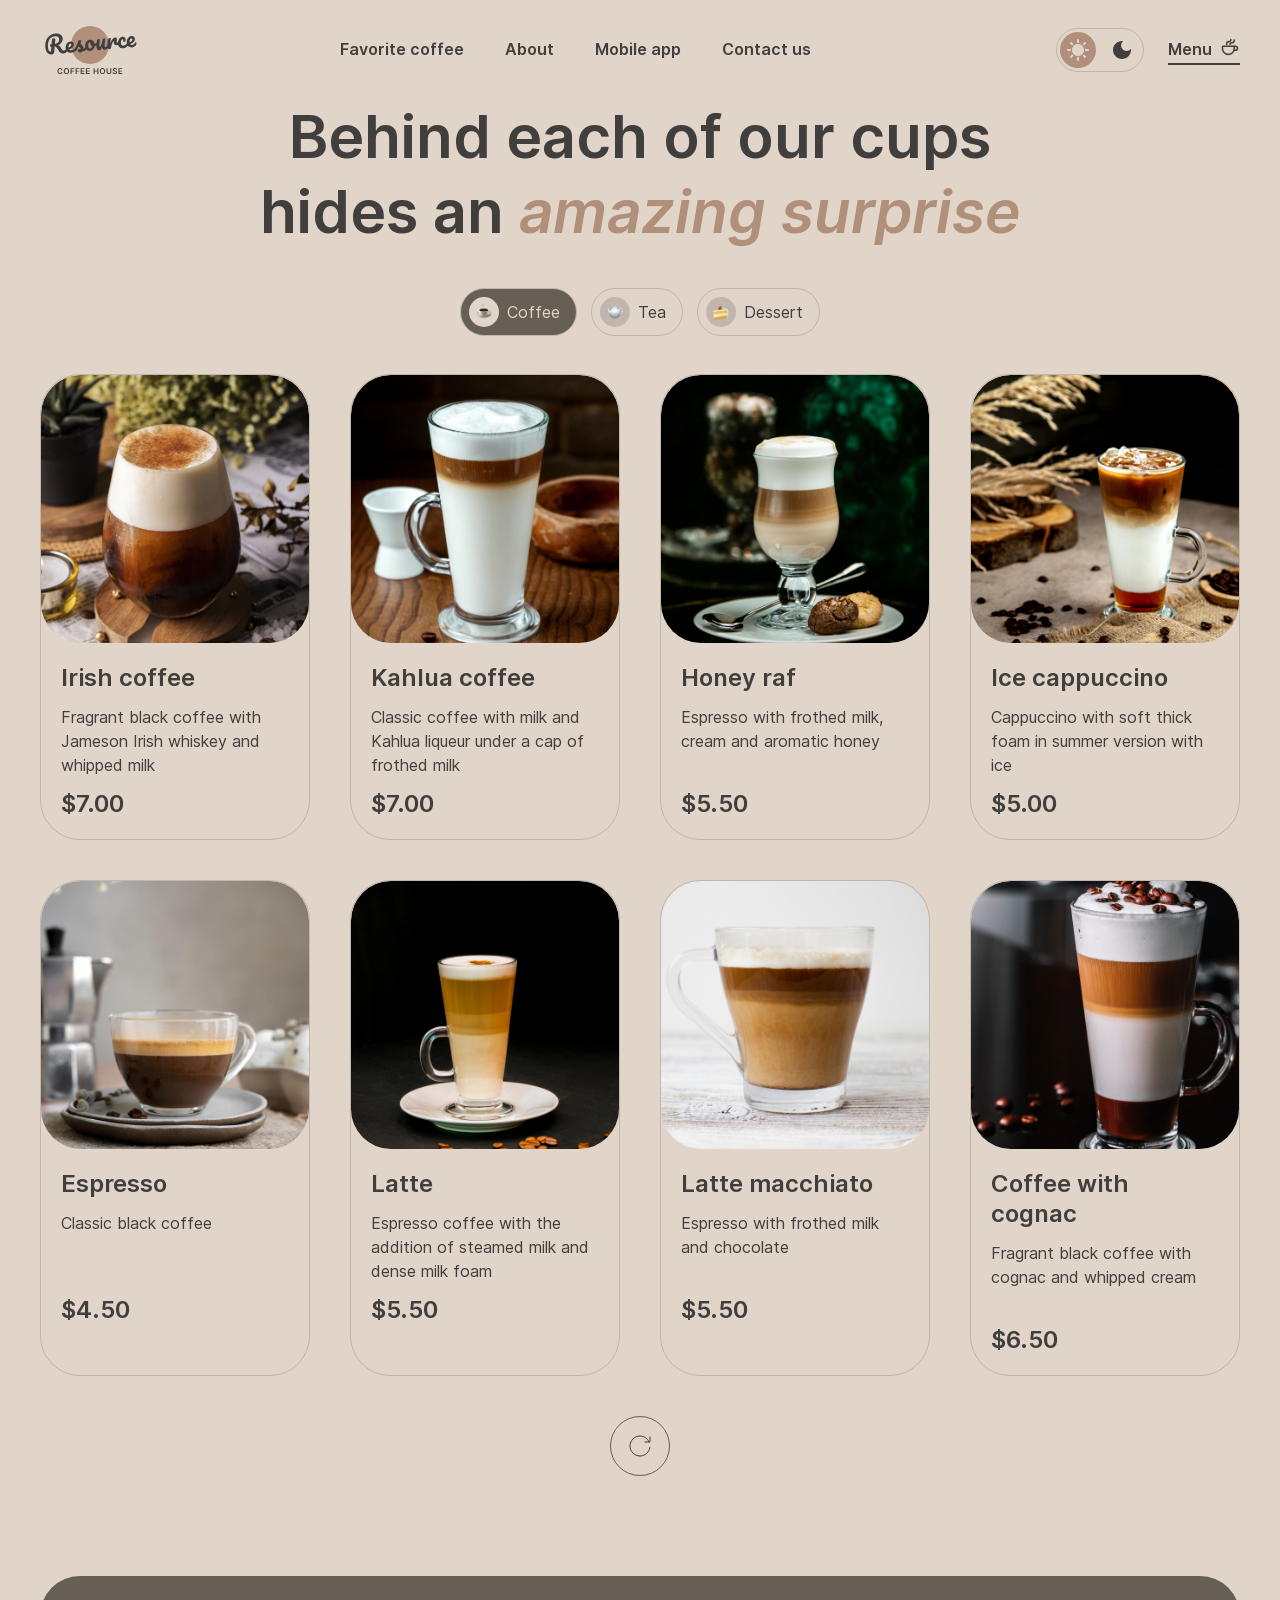
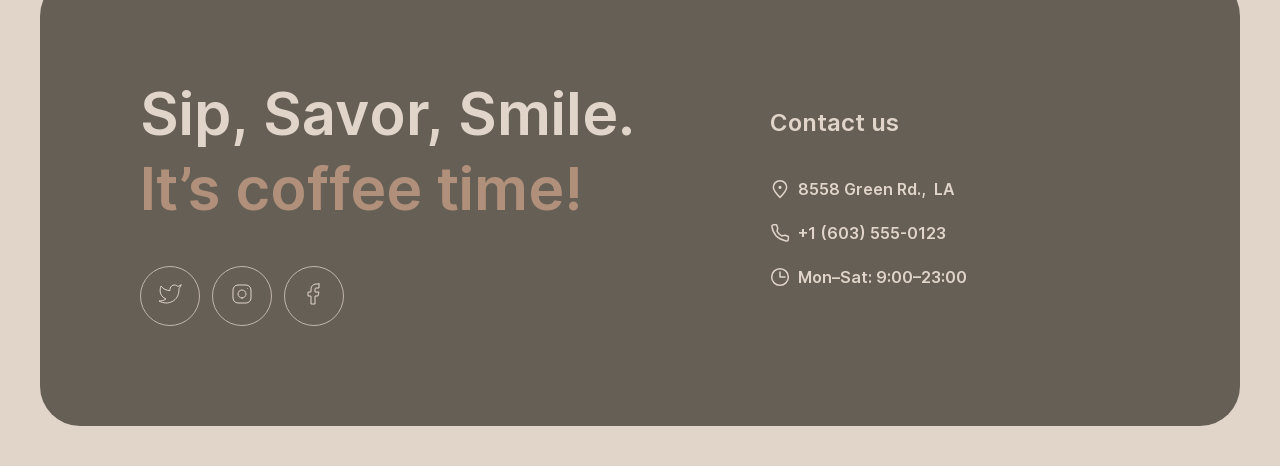
==== menu.html @ 995a3e78 "add catalog page" ====
<!DOCTYPE html>
<html lang="en">
<head>
  <meta charset="UTF-8">
  <meta name="viewport" content="width=device-width, initial-scale=1.0">
  <link rel="apple-touch-icon" sizes="180x180" href="./assets/favicon/apple-touch-icon.png">
  <link rel="icon" type="image/png" sizes="32x32" href="./assets/favicon/favicon-32x32.png">
  <link rel="icon" type="image/png" sizes="16x16" href="./assets/favicon/favicon-16x16.png">
  <link rel="mask-icon" href="./assets/favicon/safari-pinned-tab.svg" color="#5bbad5">
  <link rel="stylesheet" href="./assets/styles/index.css">
  <title>Cofee House - Menu</title>
</head>
<body>
  <div class="wrapper">
    <header class="header">
      <div class="header__wrapper">
        <a href="./index.html" class="header__logo">
          <img src="./assets/images/logo.svg" alt="Cofee House" class="logo__image">
        </a>
        <div class="header__burger">
          <span></span>
          <span></span>
        </div>
        <nav class="header__menu">
          <ul class="menu__list">
          <li class="menu__items"><a href="./index.html#favorite" class="menu__link">Favorite coffee</a></li>
          <li class="menu__items"><a href="./index.html#about" class="menu__link">About</a></li>
          <li class="menu__items"><a href="./index.html#mobile" class="menu__link">Mobile app</a></li>
          <li class="menu__items"><a href="#contact" class="menu__link">Contact us</a></li>
          </ul>
          <a class="menu__items menu__items--hover active" href="./menu.html">Menu</a>
        </nav>
        <div class="header__switcher">
          <div class="switcher__item active switcher__item--base" data-theme="base">
          </div>
          <div class="switcher__item switcher__item--dark" data-theme="dark"></div>
        </div>
      </div>
    </header>
    <main>
        <section class="catalog">
          <div class="catalog__wrapper">
            <h1 class="catalog__title">
              Behind each of our cups hides an <span>amazing surprise</span> 
            </h1>
            <div class="catalog__tabs">
              <div class="tabs__items active">
                <div class="tabs__icon">
                  <img src="./assets/icons/coffee.png" alt="Cofee">
                </div>
                <div class="tabs__name">Coffee</div>
              </div>
              <div class="tabs__items">
                <div class="tabs__icon">
                  <img src="./assets/icons/tea.png" alt="Cofee">
                </div>
                <div class="tabs__name">Tea</div>
              </div>
              <div class="tabs__items">
                <div class="tabs__icon">
                  <img src="./assets/icons/dessert.png" alt="Cofee">
                </div>
                <div class="tabs__name">Dessert</div>
              </div>
            </div>
            <div class="catalog__list">
              <div class="catalog__items active">
                <div class="catalog__item">
                  <div class="catalog__img">
                    <img src="./assets/images/coffee-1.jpg" alt="Irish coffee">
                  </div>
                  <div class="catalog__info">
                    <h2 class="info__title">Irish coffee</h2>
                    <div class="info__text">Fragrant black coffee with Jameson Irish whiskey and whipped milk</div>
                    <div class="info__price">$7.00</div>
                  </div>
                </div>
                <div class="catalog__item">
                  <div class="catalog__img">
                    <img src="./assets/images/coffee-2.jpg" alt="Kahlua coffee">
                  </div>
                  <div class="catalog__info">
                    <h2 class="info__title">Kahlua coffee</h2>
                    <div class="info__text">Classic coffee with milk and Kahlua liqueur under a cap of frothed milk</div>
                    <div class="info__price">$7.00</div>
                  </div>
                </div>
                <div class="catalog__item">
                  <div class="catalog__img">
                    <img src="./assets/images/coffee-3.jpg" alt="Kahlua coffee">
                  </div>
                  <div class="catalog__info">
                    <h2 class="info__title">Honey raf</h2>
                    <div class="info__text">Espresso with frothed milk, cream and aromatic honey</div>
                    <div class="info__price">$5.50</div>
                  </div>
                </div>
                <div class="catalog__item">
                  <div class="catalog__img">
                    <img src="./assets/images/coffee-4.jpg" alt="Ice cappuccino">
                  </div>
                  <div class="catalog__info">
                    <h2 class="info__title">Ice cappuccino</h2>
                    <div class="info__text">Cappuccino with soft thick foam in summer version with ice</div>
                    <div class="info__price">$5.00</div>
                  </div>
                </div>
                <div class="catalog__item">
                  <div class="catalog__img">
                    <img src="./assets/images/coffee-5.jpg" alt="Espresso">
                  </div>
                  <div class="catalog__info">
                    <h2 class="info__title">Espresso</h2>
                    <div class="info__text">Classic black coffee</div>
                    <div class="info__price">$4.50</div>
                  </div>
                </div>
                <div class="catalog__item">
                  <div class="catalog__img">
                    <img src="./assets/images/coffee-6.jpg" alt="Latte">
                  </div>
                  <div class="catalog__info">
                    <h2 class="info__title">Latte</h2>
                    <div class="info__text">Espresso coffee with the addition of steamed milk and dense milk foam</div>
                    <div class="info__price">$5.50</div>
                  </div>
                </div>
                <div class="catalog__item">
                  <div class="catalog__img">
                    <img src="./assets/images/coffee-7.jpg" alt="Latte macchiato">
                  </div>
                  <div class="catalog__info">
                    <h2 class="info__title">Latte macchiato</h2>
                    <div class="info__text">Espresso with frothed milk and chocolate</div>
                    <div class="info__price">$5.50</div>
                  </div>
                </div>
                <div class="catalog__item">
                  <div class="catalog__img">
                    <img src="./assets/images/coffee-8.jpg" alt="Coffee with cognac">
                  </div>
                  <div class="catalog__info">
                    <h2 class="info__title">Coffee with cognac</h2>
                    <div class="info__text">Fragrant black coffee with cognac and whipped cream</div>
                    <div class="info__price">$6.50</div>
                  </div>
                </div>
              </div>
            </div>
            <div class="catalog__icon">
              <svg xmlns="http://www.w3.org/2000/svg" width="24" height="24" viewBox="0 0 24 24" fill="none">
                <path d="M21.8883 13.5C21.1645 18.3113 17.013 22 12 22C6.47715 22 2 17.5228 2 12C2 6.47715 6.47715 2 12 2C16.1006 2 19.6248 4.46819 21.1679 8" stroke="currentColor" stroke-linecap="round" stroke-linejoin="round"/>
                <path d="M17 8H21.4C21.7314 8 22 7.73137 22 7.4V3" stroke="currentColor" stroke-linecap="round" stroke-linejoin="round"/>
                </svg>
            </div>
          </div>
        </section>
    </main>
    <footer class="footer">
      <div class="footer__wrapper" id="contact">
        <div class="footer__info">
          <div class="footer__title">
            Sip, Savor, Smile. <span> It’s&nbsp;coffee time!</span>
          </div>
          <ul class="footer__social">
            <li class="social__items">
              <a target="_blank" href="https://twitter.com">
                <svg xmlns="http://www.w3.org/2000/svg" width="24" height="24" viewBox="0 0 24 24" fill="none">
                  <path d="M23 3.01006C23 3.01006 20.9821 4.20217 19.86 4.54006C19.2577 3.84757 18.4573 3.35675 17.567 3.13398C16.6767 2.91122 15.7395 2.96725 14.8821 3.29451C14.0247 3.62177 13.2884 4.20446 12.773 4.96377C12.2575 5.72309 11.9877 6.62239 12 7.54006V8.54006C10.2426 8.58562 8.50127 8.19587 6.93101 7.4055C5.36074 6.61513 4.01032 5.44869 3 4.01006C3 4.01006 -1 13.0101 8 17.0101C5.94053 18.408 3.48716 19.109 1 19.0101C10 24.0101 21 19.0101 21 7.51006C20.9991 7.23151 20.9723 6.95365 20.92 6.68006C21.9406 5.67355 23 3.01006 23 3.01006Z" stroke="#E1D4C9" stroke-linecap="round" stroke-linejoin="round"/>
                </svg>
              </a></li>
            <li class="social__items">
              <a href="https://www.instagram.com/" target="_blank">
                <svg xmlns="http://www.w3.org/2000/svg" width="24" height="24" viewBox="0 0 24 24" fill="none">
                <path d="M12 16C14.2091 16 16 14.2091 16 12C16 9.79086 14.2091 8 12 8C9.79086 8 8 9.79086 8 12C8 14.2091 9.79086 16 12 16Z" stroke="#E1D4C9" stroke-linecap="round" stroke-linejoin="round"/>
                <path d="M3 16V8C3 5.23858 5.23858 3 8 3H16C18.7614 3 21 5.23858 21 8V16C21 18.7614 18.7614 21 16 21H8C5.23858 21 3 18.7614 3 16Z" stroke="#E1D4C9"/>
                <path d="M17.5 6.51L17.51 6.49889" stroke="#E1D4C9" stroke-linecap="round" stroke-linejoin="round"/>
                </svg>
              </a>
        </li>
            <li class="social__items">
              <a href="https://www.facebook.com" target="_blank">
                <svg xmlns="http://www.w3.org/2000/svg" width="24" height="24" viewBox="0 0 24 24" fill="none">
                  <path d="M17 2H14C12.6739 2 11.4021 2.52678 10.4645 3.46447C9.52678 4.40215 9 5.67392 9 7V10H6V14H9V22H13V14H16L17 10H13V7C13 6.73478 13.1054 6.48043 13.2929 6.29289C13.4804 6.10536 13.7348 6 14 6H17V2Z" stroke="#E1D4C9" stroke-linecap="round" stroke-linejoin="round"/>
                </svg>
              </a>
            </li>
          </ul>
        </div>
        <div class="footer__contacts">
          <div class="contacts__title">Contact us</div>
          <div class="contacts__list">
            <a href="https://maps.app.goo.gl/wnpKrwLwXwXnsNwj8" target="_blank" class="contacts__link contacts__address">8558 Green Rd., &nbsp;LA</a>
            <a href="tel:+16035550123" class="contacts__link contacts__phone">+1 (603) 555-0123</a>
            <p class="contacts__link contacts__time">Mon–Sat: 9:00–23:00</p>
          </div>
        </div>
      </div>
    </footer>
  </div>
  <script src="./assets/scripts/script.js"></script>
</body>
</html>
---- assets/styles/index.css ----
/*! normalize.css v8.0.1 | MIT License | github.com/necolas/normalize.css */
/* Document
   ========================================================================== */
/**
 * 1. Correct the line height in all browsers.
 * 2. Prevent adjustments of font size after orientation changes in iOS.
 */
html {
  line-height: 1.15; /* 1 */
  -webkit-text-size-adjust: 100%; /* 2 */
}

/* Sections
   ========================================================================== */
/**
 * Remove the margin in all browsers.
 */
body {
  margin: 0;
}

/**
 * Render the `main` element consistently in IE.
 */
main {
  display: block;
}

/**
 * Correct the font size and margin on `h1` elements within `section` and
 * `article` contexts in Chrome, Firefox, and Safari.
 */
h1 {
  font-size: 2em;
  margin: 0.67em 0;
}

/* Grouping content
   ========================================================================== */
/**
 * 1. Add the correct box sizing in Firefox.
 * 2. Show the overflow in Edge and IE.
 */
hr {
  -webkit-box-sizing: content-box;
          box-sizing: content-box; /* 1 */
  height: 0; /* 1 */
  overflow: visible; /* 2 */
}

/**
 * 1. Correct the inheritance and scaling of font size in all browsers.
 * 2. Correct the odd `em` font sizing in all browsers.
 */
pre {
  font-family: monospace, monospace; /* 1 */
  font-size: 1em; /* 2 */
}

/* Text-level semantics
   ========================================================================== */
/**
 * Remove the gray background on active links in IE 10.
 */
a {
  background-color: transparent;
}

/**
 * 1. Remove the bottom border in Chrome 57-
 * 2. Add the correct text decoration in Chrome, Edge, IE, Opera, and Safari.
 */
abbr[title] {
  border-bottom: none; /* 1 */
  text-decoration: underline; /* 2 */
  -webkit-text-decoration: underline dotted;
          text-decoration: underline dotted; /* 2 */
}

/**
 * Add the correct font weight in Chrome, Edge, and Safari.
 */
b,
strong {
  font-weight: bolder;
}

/**
 * 1. Correct the inheritance and scaling of font size in all browsers.
 * 2. Correct the odd `em` font sizing in all browsers.
 */
code,
kbd,
samp {
  font-family: monospace, monospace; /* 1 */
  font-size: 1em; /* 2 */
}

/**
 * Add the correct font size in all browsers.
 */
small {
  font-size: 80%;
}

/**
 * Prevent `sub` and `sup` elements from affecting the line height in
 * all browsers.
 */
sub,
sup {
  font-size: 75%;
  line-height: 0;
  position: relative;
  vertical-align: baseline;
}

sub {
  bottom: -0.25em;
}

sup {
  top: -0.5em;
}

/* Embedded content
   ========================================================================== */
/**
 * Remove the border on images inside links in IE 10.
 */
img {
  border-style: none;
}

/* Forms
   ========================================================================== */
/**
 * 1. Change the font styles in all browsers.
 * 2. Remove the margin in Firefox and Safari.
 */
button,
input,
optgroup,
select,
textarea {
  font-family: inherit; /* 1 */
  font-size: 100%; /* 1 */
  line-height: 1.15; /* 1 */
  margin: 0; /* 2 */
}

/**
 * Show the overflow in IE.
 * 1. Show the overflow in Edge.
 */
button,
input { /* 1 */
  overflow: visible;
}

/**
 * Remove the inheritance of text transform in Edge, Firefox, and IE.
 * 1. Remove the inheritance of text transform in Firefox.
 */
button,
select { /* 1 */
  text-transform: none;
}

/**
 * Correct the inability to style clickable types in iOS and Safari.
 */
button,
[type=button],
[type=reset],
[type=submit] {
  -webkit-appearance: button;
}

/**
 * Remove the inner border and padding in Firefox.
 */
button::-moz-focus-inner,
[type=button]::-moz-focus-inner,
[type=reset]::-moz-focus-inner,
[type=submit]::-moz-focus-inner {
  border-style: none;
  padding: 0;
}

/**
 * Restore the focus styles unset by the previous rule.
 */
button:-moz-focusring,
[type=button]:-moz-focusring,
[type=reset]:-moz-focusring,
[type=submit]:-moz-focusring {
  outline: 1px dotted ButtonText;
}

/**
 * Correct the padding in Firefox.
 */
fieldset {
  padding: 0.35em 0.75em 0.625em;
}

/**
 * 1. Correct the text wrapping in Edge and IE.
 * 2. Correct the color inheritance from `fieldset` elements in IE.
 * 3. Remove the padding so developers are not caught out when they zero out
 *    `fieldset` elements in all browsers.
 */
legend {
  -webkit-box-sizing: border-box;
          box-sizing: border-box; /* 1 */
  color: inherit; /* 2 */
  display: table; /* 1 */
  max-width: 100%; /* 1 */
  padding: 0; /* 3 */
  white-space: normal; /* 1 */
}

/**
 * Add the correct vertical alignment in Chrome, Firefox, and Opera.
 */
progress {
  vertical-align: baseline;
}

/**
 * Remove the default vertical scrollbar in IE 10+.
 */
textarea {
  overflow: auto;
}

/**
 * 1. Add the correct box sizing in IE 10.
 * 2. Remove the padding in IE 10.
 */
[type=checkbox],
[type=radio] {
  -webkit-box-sizing: border-box;
          box-sizing: border-box; /* 1 */
  padding: 0; /* 2 */
}

/**
 * Correct the cursor style of increment and decrement buttons in Chrome.
 */
[type=number]::-webkit-inner-spin-button,
[type=number]::-webkit-outer-spin-button {
  height: auto;
}

/**
 * 1. Correct the odd appearance in Chrome and Safari.
 * 2. Correct the outline style in Safari.
 */
[type=search] {
  -webkit-appearance: textfield; /* 1 */
  outline-offset: -2px; /* 2 */
}

/**
 * Remove the inner padding in Chrome and Safari on macOS.
 */
[type=search]::-webkit-search-decoration {
  -webkit-appearance: none;
}

/**
 * 1. Correct the inability to style clickable types in iOS and Safari.
 * 2. Change font properties to `inherit` in Safari.
 */
::-webkit-file-upload-button {
  -webkit-appearance: button; /* 1 */
  font: inherit; /* 2 */
}

/* Interactive
   ========================================================================== */
/*
 * Add the correct display in Edge, IE 10+, and Firefox.
 */
details {
  display: block;
}

/*
 * Add the correct display in all browsers.
 */
summary {
  display: list-item;
}

/* Misc
   ========================================================================== */
/**
 * Add the correct display in IE 10+.
 */
template {
  display: none;
}

/**
 * Add the correct display in IE 10.
 */
[hidden] {
  display: none;
}

@font-face {
  font-family: "Inter";
  font-style: normal;
  font-weight: 600;
  src: url("../fonts/Inter-SemiBold.woff") format("woff"), url("../fonts/Inter-SemiBold.woff2") format("woff2");
}
@font-face {
  font-family: "Inter";
  font-style: italic;
  font-weight: 600;
  src: url("../fonts/Inter-SemiBoldItalic.woff") format("woff"), url("../fonts/Inter-SemiBoldItalic.woff2") format("woff2");
}
@font-face {
  font-family: "Inter";
  font-style: normal;
  font-weight: 400;
  src: url("../fonts/Inter-Regular.woff") format("woff"), url("../fonts/Inter-Regular.woff2") format("woff2");
}
:root {
  --text-primary: #403F3D;
  --text-inverse: #E1D4C9;
  --text-accent: #B0907A;
  --background-page: #E1D4C9;
  --background-container: #665F55;
  --backround-overlay: #403F3DCC;
  --border-color-primary: #C1B6AD;
  --border-color-inverse: #665F55;
}

body.dark-theme {
  --text-primary: #E1D4C9;
  --text-inverse: #E1D4C9;
  --text-accent: #B0907A;
  --background-page: #292826;
  --background-container: #403F3D;
  --backround-overlay: #292826CC;
  --border-color-primary: #665F55;
  --border-color-inverse: #C1B6AD;
}

*,
*::before,
*::after {
  margin: 0;
  padding: 0;
  border: 0;
  -webkit-box-sizing: border-box;
          box-sizing: border-box;
}

li {
  list-style: none;
}

a, a:visited {
  text-decoration: none;
  color: inherit;
}

a:hover {
  text-decoration: none;
}

h1, h2, h3, h4, h5, h6 {
  font-weight: inherit;
  font-size: inherit;
  margin: 0;
}

html,
body {
  height: 100%;
  scroll-behavior: smooth;
}

body {
  background: var(--background-page);
  color: var(--text-primary);
  font-family: Inter, Arial, sans-serif;
}
body.no-scroll {
  overflow: hidden;
}

.wrapper {
  max-width: 1440px;
  padding-left: 40px;
  padding-right: 40px;
  width: 100%;
  margin: 0 auto;
}
@media (max-width: 767px) {
  .wrapper {
    padding-left: 16px;
    padding-right: 16px;
  }
}

.header__wrapper {
  padding-top: 20px;
  display: -webkit-box;
  display: -ms-flexbox;
  display: flex;
  -webkit-box-orient: horizontal;
  -webkit-box-direction: normal;
      -ms-flex-direction: row;
          flex-direction: row;
  -webkit-box-align: center;
      -ms-flex-align: center;
          align-items: center;
  gap: 24px;
  -webkit-box-pack: justify;
      -ms-flex-pack: justify;
          justify-content: space-between;
}
.header__logo {
  width: 100px;
  height: 60px;
  position: relative;
}
.header__logo.disable {
  pointer-events: none;
}
.header__menu {
  display: -webkit-box;
  display: -ms-flexbox;
  display: flex;
  -webkit-box-orient: vertical;
  -webkit-box-direction: normal;
      -ms-flex-direction: column;
          flex-direction: column;
  color: var(--text-primary);
  -webkit-box-align: center;
      -ms-flex-align: center;
          align-items: center;
  gap: 100px;
  -webkit-transition: all 0.3s ease;
  transition: all 0.3s ease;
  position: fixed;
  width: 0;
  right: 0;
  z-index: 5;
  padding: 60px 0;
  height: 100vh;
  -webkit-transform: translateX(100vw);
          transform: translateX(100vw);
  background-color: var(--background-page);
  width: 100vw;
  transition: all 0.3s ease;
  top: 100px;
  -webkit-box-pack: center;
      -ms-flex-pack: center;
          justify-content: center;
  height: calc(100svh - 100px);
}
.header__menu.active {
  z-index: 10;
  left: 0;
  -webkit-transform: translateX(0);
          transform: translateX(0);
}
.header__switcher {
  border: 1px solid var(--border-color-primary);
  border-radius: 24px;
  padding: 3px;
  display: -webkit-box;
  display: -ms-flexbox;
  display: flex;
  -webkit-box-align: center;
      -ms-flex-align: center;
          align-items: center;
  gap: 8px;
  margin-left: auto;
}
.header__burger {
  -webkit-box-ordinal-group: 2;
      -ms-flex-order: 1;
          order: 1;
  display: -webkit-box;
  display: -ms-flexbox;
  display: flex;
  width: 44px;
  height: 44px;
  -webkit-box-pack: center;
      -ms-flex-pack: center;
          justify-content: center;
  -webkit-box-align: center;
      -ms-flex-align: center;
          align-items: center;
  border-radius: 100px;
  -webkit-box-orient: vertical;
  -webkit-box-direction: normal;
      -ms-flex-direction: column;
          flex-direction: column;
  border: 1px solid var(--border-color-inverse);
}
.header__burger span {
  width: 18px;
  height: 2px;
  background-color: var(--text-primary);
  -webkit-transition: all 0.5s ease;
  transition: all 0.5s ease;
}
.header__burger span:last-child {
  margin-top: 6px;
}
.header__burger.active span:first-child {
  margin-top: 3px;
  -webkit-transform: rotate(45deg);
          transform: rotate(45deg);
}
.header__burger.active span:last-child {
  margin-top: -1px;
  -webkit-transform: rotate(-45deg);
          transform: rotate(-45deg);
}
@media (min-width: 992px) {
  .header__menu {
    display: contents;
  }
  .header__switcher {
    margin-left: 0;
  }
  .header__burger {
    display: none;
  }
}
@media (max-width: 767px) {
  .header__wrapper {
    gap: 12px;
  }
}
@media (max-width: 576px) {
  .header__menu {
    -webkit-box-pack: start;
        -ms-flex-pack: start;
            justify-content: flex-start;
    gap: 102px;
  }
}

body.dark-theme .header__logo img {
  opacity: 0;
}
body.dark-theme .header__logo::after {
  content: "";
  position: absolute;
  top: 0;
  left: 0;
  width: 100%;
  height: 100%;
  background-image: url("../images/logo-black.svg");
}

.menu__list {
  display: -webkit-box;
  display: -ms-flexbox;
  display: flex;
  gap: 41px;
  width: 100%;
  -webkit-box-pack: center;
      -ms-flex-pack: center;
          justify-content: center;
  padding-right: 45px;
  margin-top: -3px;
}
@media (max-width: 992px) {
  .menu__list {
    -webkit-box-orient: vertical;
    -webkit-box-direction: normal;
        -ms-flex-direction: column;
            flex-direction: column;
    -webkit-box-align: center;
        -ms-flex-align: center;
            align-items: center;
    line-height: 125%;
    gap: 60px;
    padding-right: 0;
    margin-top: 0;
  }
}
.menu__items {
  font-size: 16px;
  font-weight: 600;
  line-height: 150%;
  display: -webkit-box;
  display: -ms-flexbox;
  display: flex;
  -webkit-box-orient: horizontal;
  -webkit-box-direction: normal;
      -ms-flex-direction: row;
          flex-direction: row;
  position: relative;
  gap: 8px;
}
.menu__items a,
.menu__items span {
  color: var(--text-primary);
}
.menu__items--hover {
  -webkit-box-ordinal-group: 2;
      -ms-flex-order: 1;
          order: 1;
  display: -webkit-box;
  display: -ms-flexbox;
  display: flex;
  gap: 8px;
  margin-top: -3px;
}
.menu__items--hover::before {
  content: "";
  display: block;
  -webkit-box-ordinal-group: 2;
      -ms-flex-order: 1;
          order: 1;
  width: 20px;
  height: 20px;
  -webkit-mask-image: url("../icons/menu-icon.svg");
          mask-image: url("../icons/menu-icon.svg");
  background-color: var(--text-primary);
  -webkit-mask-repeat: no-repeat;
          mask-repeat: no-repeat;
  -webkit-mask-size: 100% 100%;
          mask-size: 100% 100%;
}
.menu__items--hover.active::after {
  width: 100%;
}
@media (max-width: 992px) {
  .menu__items--hover::before {
    width: 40px;
    height: 40px;
  }
}
.menu__items::after {
  position: absolute;
  content: "";
  display: block;
  height: 2px;
  width: 0;
  background: var(--text-primary);
  bottom: -4px;
  left: 50%;
  -webkit-transform: translateX(-50%);
          transform: translateX(-50%);
  -webkit-transition: all 0.3s ease;
  transition: all 0.3s ease;
}
@media (hover: hover) {
  .menu__items:hover::after {
    width: 100%;
  }
}
.menu__items_active::after {
  width: 100%;
}
@media (max-width: 992px) {
  .menu__items {
    font-size: 32px;
    font-weight: 600;
    line-height: 125%;
    display: -webkit-box;
    display: -ms-flexbox;
    display: flex;
    gap: 18px;
    -webkit-box-align: center;
        -ms-flex-align: center;
            align-items: center;
  }
}
.menu__link {
  color: #403F3D;
}
.menu__icon {
  width: 20px;
  height: 20px;
}
@media (max-width: 768px) {
  .menu__icon {
    width: 40px;
    height: 40px;
  }
}

.switcher__item {
  width: 36px;
  height: 36px;
  border-radius: 50%;
  cursor: pointer;
  position: relative;
}
.switcher__item.active {
  background: var(--text-accent);
}
.switcher__item.active::after {
  background-color: var(--text-inverse);
}
.switcher__item--base::after {
  content: "";
  position: absolute;
  top: 50%;
  width: 22px;
  height: 22px;
  -webkit-transform: translate(-50%, -50%);
          transform: translate(-50%, -50%);
  left: 50%;
  -webkit-mask-image: url(../icons/sun.svg);
          mask-image: url(../icons/sun.svg);
  background-color: var(--text-primary);
  -webkit-mask-repeat: no-repeat;
          mask-repeat: no-repeat;
  -webkit-mask-size: 100% 100%;
          mask-size: 100% 100%;
}
.switcher__item--dark::after {
  content: "";
  position: absolute;
  top: 50%;
  width: 18px;
  height: 18px;
  -webkit-transform: translate(-50%, -50%);
          transform: translate(-50%, -50%);
  left: 50%;
  -webkit-mask-image: url(../icons/moon.svg);
          mask-image: url(../icons/moon.svg);
  background-color: var(--text-primary);
  -webkit-mask-repeat: no-repeat;
          mask-repeat: no-repeat;
  -webkit-mask-size: 100% 100%;
          mask-size: 100% 100%;
}
@media (max-width: 768px) {
  .switcher__item {
    width: 44px;
    height: 44px;
  }
}

.hero {
  border-radius: 40px;
  padding: 100px;
  margin-top: 18px;
  position: relative;
  width: 100%;
  max-width: 1360px;
}
.hero__video {
  position: absolute;
  top: 0;
  left: 0;
  z-index: 1;
  border-radius: 40px;
  width: 100%;
  height: 100%;
  -o-object-fit: cover;
     object-fit: cover;
}
.hero__wrapper {
  z-index: 5;
  width: 530px;
  display: -webkit-box;
  display: -ms-flexbox;
  display: flex;
  -webkit-box-orient: vertical;
  -webkit-box-direction: normal;
      -ms-flex-direction: column;
          flex-direction: column;
  gap: 40px;
  position: relative;
}
.hero__title {
  font-size: 72px;
  font-weight: 600;
  line-height: 105%;
}
@media (max-width: 767px) {
  .hero__title {
    font-size: 42px;
    line-height: 115%;
  }
}
.hero__title {
  color: var(--text-inverse);
}
.hero__title span {
  font-style: italic;
  color: var(--text-accent);
}
.hero__text {
  font-size: 16px;
  font-weight: 400;
  line-height: 150%;
  color: var(--text-inverse);
}
.hero__btn {
  width: 200px;
  padding: 20px 78px;
  -webkit-box-pack: center;
      -ms-flex-pack: center;
          justify-content: center;
  -webkit-box-align: center;
      -ms-flex-align: center;
          align-items: center;
  padding-left: 106px;
  gap: 9px;
  border-radius: 100px;
  background-color: var(--background-page);
  font-size: 16px;
  font-style: normal;
  font-weight: 600;
  line-height: 150%;
  margin-top: 1px;
  color: var(--text-primary);
  position: relative;
  display: -webkit-box;
  display: -ms-flexbox;
  display: flex;
  -webkit-transition: all 0.3s ease;
  transition: all 0.3s ease;
  width: 200px;
  height: 64px;
}
.hero__btn::after {
  content: "";
  width: 20px;
  height: 20px;
  -webkit-mask-image: url("../icons/menu-icon.svg");
          mask-image: url("../icons/menu-icon.svg");
  background-color: var(--text-primary);
  -webkit-mask-repeat: no-repeat;
          mask-repeat: no-repeat;
  -webkit-mask-size: 100% 100%;
          mask-size: 100% 100%;
  opacity: 0;
  display: block;
  -ms-flex-negative: 0;
      flex-shrink: 0;
}
@media (max-width: 992px) {
  .hero {
    padding: 100px 60px;
  }
  .hero__btn {
    -webkit-box-pack: center;
        -ms-flex-pack: center;
            justify-content: center;
    padding: 0;
  }
  .hero__btn::after {
    opacity: 1;
  }
}
@media (max-width: 767px) {
  .hero {
    padding: 60px 16px;
  }
  .hero__wrapper {
    width: 100%;
  }
}
@media (hover: hover) {
  .hero__btn:hover {
    padding-left: 79px;
  }
  .hero__btn:hover::after {
    opacity: 1;
  }
}

@-webkit-keyframes hoverMenu {
  from {
    padding-left: 106px;
  }
  50% {
    padding-left: 100px;
  }
  to {
    padding-left: 95px;
  }
}

@keyframes hoverMenu {
  from {
    padding-left: 106px;
  }
  50% {
    padding-left: 100px;
  }
  to {
    padding-left: 95px;
  }
}
.favorite {
  margin-top: 100px;
}
.favorite__wrapper {
  margin: 0 auto;
  max-width: 1360px;
  display: -webkit-box;
  display: -ms-flexbox;
  display: flex;
  -webkit-box-orient: vertical;
  -webkit-box-direction: normal;
      -ms-flex-direction: column;
          flex-direction: column;
  -webkit-box-align: center;
      -ms-flex-align: center;
          align-items: center;
  position: relative;
  gap: 40px;
}
.favorite__title {
  font-size: 60px;
  font-weight: 600;
  line-height: 125%;
}
@media (max-width: 767px) {
  .favorite__title {
    font-size: 32px;
    line-height: 125%;
  }
}
.favorite__title {
  text-align: center;
}
.favorite__title span {
  font-style: italic;
  color: var(--text-accent);
}

.slider {
  max-width: 480px;
  overflow: hidden;
  display: -webkit-box;
  display: -ms-flexbox;
  display: flex;
  -webkit-box-orient: vertical;
  -webkit-box-direction: normal;
      -ms-flex-direction: column;
          flex-direction: column;
  -webkit-box-align: center;
      -ms-flex-align: center;
          align-items: center;
}
.slider__list {
  display: -webkit-box;
  display: -ms-flexbox;
  display: flex;
  max-width: 480px;
  position: relative;
  -webkit-transition: all 0.5s ease;
  transition: all 0.5s ease;
}
.slider__track {
  display: -webkit-box;
  display: -ms-flexbox;
  display: flex;
}
.slider__arrow {
  position: absolute;
  top: 50%;
  -webkit-transform: translateY(11%);
          transform: translateY(11%);
  width: 60px;
  height: 60px;
  -webkit-box-pack: center;
      -ms-flex-pack: center;
          justify-content: center;
  -webkit-box-align: center;
      -ms-flex-align: center;
          align-items: center;
  border-radius: 100px;
  border: 1px solid var(--border-color-inverse);
  -webkit-transition: all 0.3s ease;
  transition: all 0.3s ease;
  cursor: pointer;
}
.slider__arrow::after {
  content: "";
  display: block;
  width: 24px;
  height: 24px;
  position: absolute;
  -webkit-transform: translate(-50%);
          transform: translate(-50%);
  top: 27%;
  left: 50%;
  -webkit-transition: all 0.3s ease;
  transition: all 0.3s ease;
  -webkit-mask-size: 100% 100%;
          mask-size: 100% 100%;
  background-color: var(--text-primary);
}
.slider__arrow--prev {
  left: 4px;
}
.slider__arrow--prev::after {
  -webkit-mask-image: url("../icons/arrow-prev.svg");
          mask-image: url("../icons/arrow-prev.svg");
}
.slider__arrow--next {
  right: 5px;
}
.slider__arrow--next::after {
  -webkit-mask-image: url("../icons/arrow-next.svg");
          mask-image: url("../icons/arrow-next.svg");
}
.slider__elem {
  display: -webkit-box;
  display: -ms-flexbox;
  display: flex;
  -webkit-box-orient: vertical;
  -webkit-box-direction: normal;
      -ms-flex-direction: column;
          flex-direction: column;
  max-width: 480px;
  -webkit-box-align: center;
      -ms-flex-align: center;
          align-items: center;
  -webkit-transition: all 1s ease;
  transition: all 1s ease;
}
.slider__img {
  width: 480px;
  height: 480px;
}
.slider__title {
  margin-top: 20px;
  color: var(--text-primary);
  text-align: center;
  font-size: 24px;
  font-weight: 600;
  line-height: 125%;
}
.slider__subtitle {
  font-size: 16px;
  font-weight: 400;
  line-height: 150%;
  color: var(--text-primary);
  text-align: center;
  margin-top: 16px;
}
.slider__price {
  margin-top: 17px;
  color: var(--text-primary);
  text-align: center;
  font-size: 24px;
  font-weight: 600;
  line-height: 125%;
}
.slider__nav {
  display: -webkit-box;
  display: -ms-flexbox;
  display: flex;
  gap: 12px;
  margin-top: 40px;
}
.slider__controls {
  width: 40px;
  height: 4px;
  border-radius: 100px;
  background-color: var(--border-color-primary);
  cursor: pointer;
}
.slider__controls::before {
  content: "";
  height: 100%;
  display: block;
}
.slider__controls.active::before {
  background-color: var(--border-color-inverse);
}
@media (max-width: 992px) {
  .slider__arrow {
    -webkit-transform: translateY(72%);
            transform: translateY(72%);
  }
  .slider__arrow--next {
    right: 0;
  }
  .slider__arrow--prev {
    left: 0;
  }
}
@media (max-width: 767px) {
  .slider__list {
    width: 348px;
  }
  .slider__arrow {
    display: none;
  }
  .slider__img {
    width: 348px;
    height: 348px;
  }
}
@media (hover: hover) {
  .slider__arrow:hover {
    border-color: var(--background-container);
    background-color: var(--background-container);
  }
}

.about__wrapper {
  margin-top: 100px;
}
.about__title {
  font-size: 60px;
  font-weight: 600;
  line-height: 125%;
}
@media (max-width: 767px) {
  .about__title {
    font-size: 32px;
    line-height: 125%;
  }
}
.about__title {
  text-align: left;
  color: var(--text-primary);
}
.about__title span {
  font-style: italic;
  color: var(--text-accent);
}
.about__images {
  margin-top: 40px;
  display: grid;
  grid-template-columns: repeat(2, 1fr);
  grid-auto-rows: repeat(106, 10px);
  -webkit-column-gap: 40px;
     -moz-column-gap: 40px;
          column-gap: 40px;
}
.about__img {
  border-radius: 20px;
  overflow: hidden;
  display: -webkit-box;
  display: -ms-flexbox;
  display: flex;
  -webkit-box-align: center;
      -ms-flex-align: center;
          align-items: center;
  -webkit-box-pack: center;
      -ms-flex-pack: center;
          justify-content: center;
}
.about__img img {
  -webkit-transform: scale(1);
          transform: scale(1);
  -webkit-transition: all 0.5s ease;
  transition: all 0.5s ease;
}
.about__img--first {
  grid-row-start: 1;
  grid-row-end: 59;
  -webkit-transition: all 0.5s;
  transition: all 0.5s;
  height: 590px;
}
.about__img--second {
  height: 430px;
  grid-row-start: 1;
  grid-row-end: 43;
  -webkit-transition: all 0.5s;
  transition: all 0.5s;
}
.about__img--thrid {
  height: 430px;
  grid-row-start: 63;
  grid-row-end: 106;
}
.about__img--fourth {
  height: 590px;
  grid-row-start: 47;
  grid-row-end: 106;
}
@media (max-width: 1400px) {
  .about__img {
    max-width: 688px;
  }
}
@media (max-width: 1200px) {
  .about__images {
    display: -webkit-box;
    display: -ms-flexbox;
    display: flex;
    -webkit-box-orient: vertical;
    -webkit-box-direction: normal;
        -ms-flex-direction: column;
            flex-direction: column;
    gap: 40px;
    -webkit-box-align: center;
        -ms-flex-align: center;
            align-items: center;
  }
  .about__img--second, .about__img--thrid {
    display: none;
  }
}
@media (max-width: 767px) {
  .about__img {
    max-width: 100%;
  }
}
@media (hover: hover) {
  .about__img:hover img {
    -webkit-transform: scale(0.91);
            transform: scale(0.91);
  }
}

.mobile__wrapper {
  margin-top: 100px;
  display: -webkit-box;
  display: -ms-flexbox;
  display: flex;
  -webkit-box-orient: horizontal;
  -webkit-box-direction: normal;
      -ms-flex-direction: row;
          flex-direction: row;
  -webkit-box-align: start;
      -ms-flex-align: start;
          align-items: flex-start;
  -webkit-box-pack: justify;
      -ms-flex-pack: justify;
          justify-content: space-between;
}
.mobile__info {
  margin-top: 144px;
  display: -webkit-box;
  display: -ms-flexbox;
  display: flex;
  -webkit-box-orient: vertical;
  -webkit-box-direction: normal;
      -ms-flex-direction: column;
          flex-direction: column;
  gap: 40px;
  max-width: 630px;
}
.mobile__title {
  font-size: 60px;
  font-weight: 600;
  line-height: 125%;
}
@media (max-width: 767px) {
  .mobile__title {
    font-size: 32px;
    line-height: 125%;
  }
}
.mobile__title {
  text-align: left;
  max-width: 600px;
  color: var(--text-primary);
}
.mobile__title span {
  font-style: italic;
  color: var(--text-accent);
}
.mobile__text {
  font-size: 16px;
  font-weight: 400;
  line-height: 150%;
  color: var(--text-primary);
}
.mobile__btns {
  display: -webkit-box;
  display: -ms-flexbox;
  display: flex;
  gap: 20px;
}
.mobile__btn {
  width: 200px;
  padding: 12px 20px;
  -webkit-box-align: center;
      -ms-flex-align: center;
          align-items: center;
  border-radius: 100px;
  border: 1px solid var(--border-color-inverse);
  background-color: var(--background-page);
  display: -webkit-box;
  display: -ms-flexbox;
  display: flex;
  gap: 8px;
  -webkit-box-orient: horizontal;
  -webkit-box-direction: normal;
      -ms-flex-direction: row;
          flex-direction: row;
  padding: 11.5px 20px;
  -webkit-transition: all 0.3s ease;
  transition: all 0.3s ease;
  color: var(--text-primary);
}
.mobile__btn::before {
  content: "";
  display: -webkit-box;
  display: -ms-flexbox;
  display: flex;
  width: 36px;
  height: 36px;
  -webkit-mask-size: 100% 100%;
          mask-size: 100% 100%;
  -webkit-mask-repeat: no-repeat;
          mask-repeat: no-repeat;
  background-color: var(--text-primary);
  -webkit-transition: background-color 0.3s linear;
  transition: background-color 0.3s linear;
}
.mobile__google-play::before {
  -webkit-mask-image: url("../icons/google-play.svg");
          mask-image: url("../icons/google-play.svg");
}
.mobile__app-store::before {
  -webkit-mask-image: url("../icons/app-store.svg");
          mask-image: url("../icons/app-store.svg");
}
@media (max-width: 700px) {
  .mobile__img {
    width: 348px;
    height: 348px;
  }
}
@media (hover: hover) {
  .mobile__btn:hover {
    background: var(--background-container);
    color: var(--text-inverse);
  }
  .mobile__btn:hover::before {
    background-color: var(--text-inverse);
  }
}
@media (max-width: 1200px) {
  .mobile__wrapper {
    -webkit-box-orient: vertical;
    -webkit-box-direction: normal;
        -ms-flex-direction: column;
            flex-direction: column;
    -webkit-box-pack: start;
        -ms-flex-pack: start;
            justify-content: flex-start;
    gap: 100px;
    -webkit-box-align: center;
        -ms-flex-align: center;
            align-items: center;
  }
  .mobile__info {
    margin-top: 0;
    max-width: 768px;
  }
}
@media (max-width: 767px) {
  .mobile__wrapper {
    gap: 38px;
  }
  .mobile__btns {
    -webkit-box-orient: vertical;
    -webkit-box-direction: normal;
        -ms-flex-direction: column;
            flex-direction: column;
  }
}

.btn__text {
  display: -webkit-box;
  display: -ms-flexbox;
  display: flex;
  -webkit-box-orient: vertical;
  -webkit-box-direction: normal;
      -ms-flex-direction: column;
          flex-direction: column;
  gap: 2px;
  -webkit-box-align: start;
      -ms-flex-align: start;
          align-items: flex-start;
}
.btn__title {
  text-align: center;
  font-size: 10px;
  font-weight: 600;
  line-height: 140%;
}
.btn__subtitle {
  font-size: 16px;
  font-weight: 600;
  line-height: 150%;
}

.footer {
  margin-top: 100px;
  padding-bottom: 40px;
}
.footer__wrapper {
  padding: 100px;
  border-radius: 40px;
  background: var(--background-container);
  max-width: 100%;
  display: -webkit-box;
  display: -ms-flexbox;
  display: flex;
  -webkit-box-orient: horizontal;
  -webkit-box-direction: normal;
      -ms-flex-direction: row;
          flex-direction: row;
  gap: 100px;
  -webkit-box-pack: baseline;
      -ms-flex-pack: baseline;
          justify-content: baseline;
}
.footer__info {
  max-width: 530px;
}
.footer__title {
  font-size: 60px;
  font-weight: 600;
  line-height: 125%;
}
@media (max-width: 767px) {
  .footer__title {
    font-size: 32px;
    line-height: 125%;
  }
}
.footer__title {
  color: var(--text-inverse);
  text-align: left;
}
.footer__title span {
  color: var(--text-accent);
}
.footer__social {
  margin-top: 40px;
  display: -webkit-box;
  display: -ms-flexbox;
  display: flex;
  -webkit-box-orient: horizontal;
  -webkit-box-direction: normal;
      -ms-flex-direction: row;
          flex-direction: row;
  gap: 12px;
}
@media (max-width: 1200px) {
  .footer__wrapper {
    padding: 100px 60px;
    -webkit-box-pack: justify;
        -ms-flex-pack: justify;
            justify-content: space-between;
    gap: 0;
  }
}
@media (max-width: 1000px) {
  .footer__wrapper {
    -webkit-box-orient: vertical;
    -webkit-box-direction: normal;
        -ms-flex-direction: column;
            flex-direction: column;
    gap: 70px;
    padding-bottom: 103px;
  }
}
@media (max-width: 700px) {
  .footer__wrapper {
    padding: 60px 16px;
    gap: 40px;
    padding-bottom: 65px;
  }
}

.social__items {
  border-radius: 100px;
  display: -webkit-box;
  display: -ms-flexbox;
  display: flex;
  -webkit-box-pack: center;
      -ms-flex-pack: center;
          justify-content: center;
  -webkit-box-align: center;
      -ms-flex-align: center;
          align-items: center;
  border: 1px solid var(--border-color-primary);
  width: 60px;
  height: 60px;
  justify-content: center;
  align-items: center;
  -webkit-transition: all 0.3s ease;
  transition: all 0.3s ease;
}
.social__items path {
  -webkit-transition: all 0.3s ease;
  transition: all 0.3s ease;
}
@media (hover: hover) {
  .social__items:hover {
    border: none;
    background-color: var(--background-page);
  }
}

.contacts__title {
  padding-top: 32px;
  color: var(--text-inverse);
  font-size: 24px;
  font-style: normal;
  font-weight: 600;
  line-height: 125%;
}
.contacts__list {
  margin-top: 39px;
  display: -webkit-box;
  display: -ms-flexbox;
  display: flex;
  -webkit-box-orient: vertical;
  -webkit-box-direction: normal;
      -ms-flex-direction: column;
          flex-direction: column;
  gap: 20px;
}
.contacts__link {
  display: -webkit-box;
  display: -ms-flexbox;
  display: flex;
  gap: 8px;
  color: var(--text-inverse);
  font-size: 16px;
  font-weight: 600;
  line-height: 150%;
  -webkit-box-align: center;
      -ms-flex-align: center;
          align-items: center;
  position: relative;
  width: -webkit-fit-content;
  width: -moz-fit-content;
  width: fit-content;
}
.contacts__link:not(p):after {
  position: absolute;
  bottom: -4px;
  content: "";
  display: block;
  left: 50%;
  -webkit-transform: translateX(-50%);
          transform: translateX(-50%);
  width: 0px;
  height: 2px;
  background-color: #E1D4C9;
  -webkit-transition: all ease 0.3s;
  transition: all ease 0.3s;
}
.contacts__link::before {
  content: "";
  width: 20px;
  height: 20px;
  display: block;
  -webkit-mask-size: 100% 100%;
          mask-size: 100% 100%;
  -webkit-mask-repeat: no-repeat;
          mask-repeat: no-repeat;
  background-color: var(--text-inverse);
}
.contacts__address::before {
  -webkit-mask-image: url("../icons/location.svg");
          mask-image: url("../icons/location.svg");
}
.contacts__phone::before {
  -webkit-mask-image: url("../icons/phone.svg");
          mask-image: url("../icons/phone.svg");
}
.contacts__time::before {
  -webkit-mask-image: url("../icons/time.svg");
          mask-image: url("../icons/time.svg");
}
@media (hover: hover) {
  .contacts__link:hover::after {
    width: 100%;
  }
}
@media (max-width: 767px) {
  .contacts__title {
    padding-top: 0;
  }
}

.catalog__wrapper {
  margin-top: 19px;
  display: -webkit-box;
  display: -ms-flexbox;
  display: flex;
  -webkit-box-orient: vertical;
  -webkit-box-direction: normal;
      -ms-flex-direction: column;
          flex-direction: column;
  -webkit-box-align: center;
      -ms-flex-align: center;
          align-items: center;
}
.catalog__title {
  font-size: 60px;
  font-weight: 600;
  line-height: 125%;
}
@media (max-width: 767px) {
  .catalog__title {
    font-size: 32px;
    line-height: 125%;
  }
}
.catalog__title {
  max-width: 800px;
  text-align: center;
  color: var(--text-primary);
}
.catalog__title span {
  font-style: italic;
  color: var(--text-accent);
}
.catalog__tabs {
  margin-top: 39px;
  display: -webkit-box;
  display: -ms-flexbox;
  display: flex;
  gap: 13.8px;
  -webkit-box-pack: center;
      -ms-flex-pack: center;
          justify-content: center;
  -ms-flex-item-align: center;
      align-self: center;
}
@media (max-width: 700px) {
  .catalog__tabs {
    gap: 6px;
  }
}
.catalog__list {
  max-height: -webkit-fit-content;
  max-height: -moz-fit-content;
  max-height: fit-content;
}
@media (max-width: 1200px) {
  .catalog__list {
    max-height: 1092px;
    overflow: hidden;
    padding-left: 16px;
    padding-right: 16px;
  }
}
@media (max-width: 700px) {
  .catalog__list {
    max-height: 2187px;
  }
}
.catalog__list.active {
  max-height: -webkit-max-content;
  max-height: -moz-max-content;
  max-height: max-content;
}
.catalog__items {
  display: none;
  grid-template-columns: repeat(4, 1fr);
  gap: 40px;
  margin-top: 38px;
}
.catalog__items.active {
  display: grid;
  -webkit-animation-name: fide;
          animation-name: fide;
  -webkit-animation-duration: 15s;
          animation-duration: 15s;
}
@media (max-width: 1200px) {
  .catalog__items {
    grid-template-columns: repeat(2, 1fr);
  }
}
@media (max-width: 700px) {
  .catalog__items {
    grid-template-columns: repeat(1, 1fr);
  }
}
.catalog__item {
  width: 100%;
  overflow: hidden;
  display: -webkit-box;
  display: -ms-flexbox;
  display: flex;
  -webkit-box-orient: vertical;
  -webkit-box-direction: normal;
      -ms-flex-direction: column;
          flex-direction: column;
  border-radius: 40px;
  border: 1px solid var(--border-color-primary);
}
@media (hover: hover) {
  .catalog__item:hover img {
    -webkit-transform: scale(1);
            transform: scale(1);
  }
}
.catalog__img {
  width: 100%;
  height: auto;
  aspect-ratio: 1/1;
  overflow: hidden;
  display: -webkit-box;
  display: -ms-flexbox;
  display: flex;
  -webkit-box-pack: center;
      -ms-flex-pack: center;
          justify-content: center;
  -webkit-box-align: center;
      -ms-flex-align: center;
          align-items: center;
  border-radius: 40px;
}
.catalog__img img {
  width: 100%;
  height: 100%;
  -o-object-fit: cover;
     object-fit: cover;
  -webkit-transform: scale(1.1);
          transform: scale(1.1);
  -webkit-transition: all 0.3s ease;
  transition: all 0.3s ease;
}
.catalog__info {
  display: -webkit-box;
  display: -ms-flexbox;
  display: flex;
  padding: 20px;
  gap: 12px;
  -webkit-box-orient: vertical;
  -webkit-box-direction: normal;
      -ms-flex-direction: column;
          flex-direction: column;
  -webkit-box-pack: justify;
      -ms-flex-pack: justify;
          justify-content: space-between;
}
.catalog__icon {
  display: -webkit-box;
  display: -ms-flexbox;
  display: flex;
  -webkit-box-pack: center;
      -ms-flex-pack: center;
          justify-content: center;
  -webkit-box-align: center;
      -ms-flex-align: center;
          align-items: center;
  margin-top: 40px;
  width: 60px;
  height: 60px;
  border-radius: 100px;
  border: 1px solid var(--border-color-inverse);
  cursor: pointer;
}
.catalog__icon.hide {
  display: -webkit-box;
  display: -ms-flexbox;
  display: flex;
}
@media (min-width: 1400px) {
  .catalog__icon {
    display: none;
  }
}

@-webkit-keyframes fade {
  from {
    opacity: 0.1;
  }
  to {
    opacity: 1;
  }
}

@keyframes fade {
  from {
    opacity: 0.1;
  }
  to {
    opacity: 1;
  }
}
.tabs__items {
  display: -webkit-box;
  display: -ms-flexbox;
  display: flex;
  gap: 8px;
  padding: 8px 16px 8px 8px;
  border-radius: 100px;
  border: 1px solid var(--border-color-primary);
  -webkit-transition: all 0.3s ease;
  transition: all 0.3s ease;
  -webkit-box-pack: center;
      -ms-flex-pack: center;
          justify-content: center;
  -webkit-box-align: center;
      -ms-flex-align: center;
          align-items: center;
  cursor: pointer;
}
.tabs__items.active {
  background-color: var(--background-container);
  color: var(--text-inverse);
  border-color: var(--border-color-primary);
}
.tabs__items.active .tabs__icon {
  background: var(--background-page);
}
@media (hover: hover) {
  .tabs__items:hover {
    background-color: var(--background-container);
    color: var(--text-inverse);
    border-color: var(--border-color-primary);
  }
}
.tabs__icon {
  width: 30px;
  height: 30px;
  background: var(--border-color-primary);
  border-radius: 100px;
  display: -webkit-box;
  display: -ms-flexbox;
  display: flex;
  -webkit-box-pack: center;
      -ms-flex-pack: center;
          justify-content: center;
  -webkit-box-align: center;
      -ms-flex-align: center;
          align-items: center;
}
.tabs__icon img {
  width: 16px;
  height: 16px;
}

.info__title {
  color: var(--text-primary);
  font-size: 24px;
  font-weight: 600;
  line-height: 125%;
}
.info__text {
  color: var(--text-primary);
  font-size: 16px;
  font-weight: 400;
  line-height: 150%;
  min-height: 72px;
}
.info__price {
  color: var(--text-primary);
  font-size: 24px;
  font-weight: 600;
  line-height: 125%;
}/*# sourceMappingURL=index.css.map */
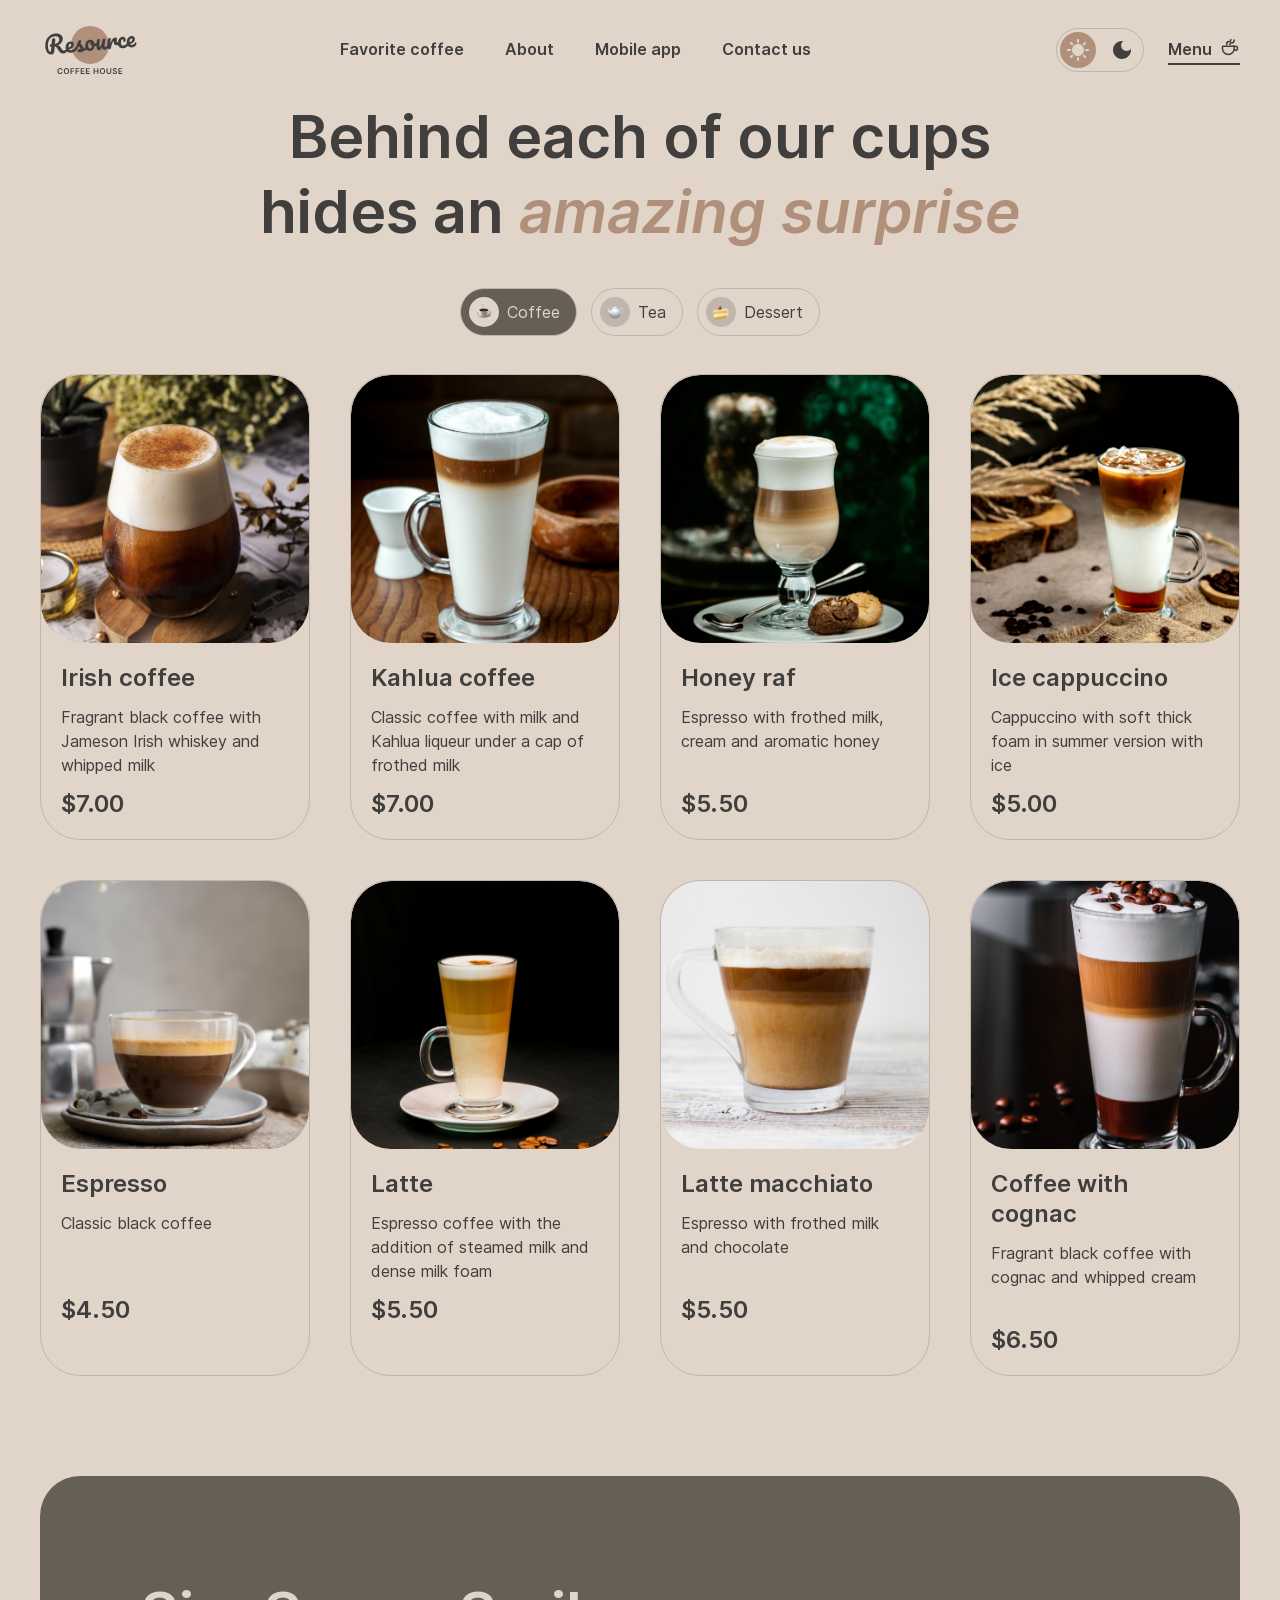
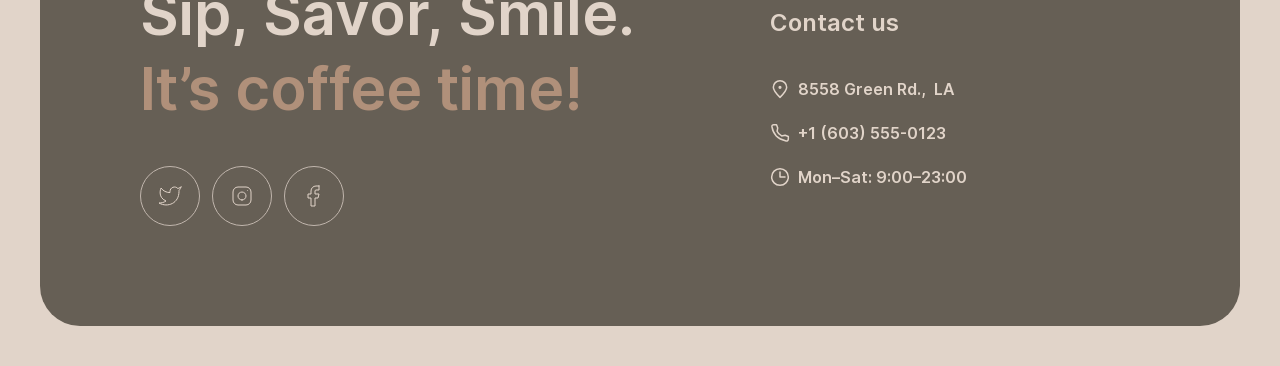
==== commit 3b5c00a3: "fix: alt images and hide tabs icon" ====
--- a/menu.html
+++ b/menu.html
@@ -44,22 +44,13 @@
               Behind each of our cups hides an <span>amazing surprise</span> 
             </h1>
             <div class="catalog__tabs">
-              <div class="tabs__items active">
-                <div class="tabs__icon">
-                  <img src="./assets/icons/coffee.png" alt="Cofee">
-                </div>
+              <div class="tabs__items tabs__items--coffee active">
                 <div class="tabs__name">Coffee</div>
               </div>
-              <div class="tabs__items">
-                <div class="tabs__icon">
-                  <img src="./assets/icons/tea.png" alt="Cofee">
-                </div>
+              <div class="tabs__items tabs__items--tea">
                 <div class="tabs__name">Tea</div>
               </div>
-              <div class="tabs__items">
-                <div class="tabs__icon">
-                  <img src="./assets/icons/dessert.png" alt="Cofee">
-                </div>
+              <div class="tabs__items tabs__items--dessert">
                 <div class="tabs__name">Dessert</div>
               </div>
             </div>
@@ -87,7 +78,7 @@
                 </div>
                 <div class="catalog__item">
                   <div class="catalog__img">
-                    <img src="./assets/images/coffee-3.jpg" alt="Kahlua coffee">
+                    <img src="./assets/images/coffee-3.jpg" alt="Honey raf">
                   </div>
                   <div class="catalog__info">
                     <h2 class="info__title">Honey raf</h2>
--- a/assets/styles/index.css
+++ b/assets/styles/index.css
@@ -454,17 +454,16 @@
   right: 0;
   z-index: 5;
   padding: 60px 0;
-  height: 100vh;
   -webkit-transform: translateX(100vw);
           transform: translateX(100vw);
   background-color: var(--background-page);
   width: 100vw;
   transition: all 0.3s ease;
-  top: 100px;
+  top: 90px;
   -webkit-box-pack: center;
       -ms-flex-pack: center;
           justify-content: center;
-  height: calc(100svh - 100px);
+  height: calc(100svh - 90px);
 }
 .header__menu.active {
   z-index: 10;
@@ -549,6 +548,7 @@
         -ms-flex-pack: start;
             justify-content: flex-start;
     gap: 102px;
+    padding-top: 70px;
   }
 }
 
@@ -701,6 +701,12 @@
   border-radius: 50%;
   cursor: pointer;
   position: relative;
+  -webkit-transition: background linear 0.3s;
+  transition: background linear 0.3s;
+}
+.switcher__item::after {
+  -webkit-transition: background-color linear 0.3s;
+  transition: background-color linear 0.3s;
 }
 .switcher__item.active {
   background: var(--text-accent);
@@ -741,6 +747,14 @@
           mask-repeat: no-repeat;
   -webkit-mask-size: 100% 100%;
           mask-size: 100% 100%;
+}
+@media (hover: hover) {
+  .switcher__item:not(.active):hover {
+    background: var(--background-container);
+  }
+  .switcher__item:not(.active):hover::after {
+    background-color: var(--text-inverse);
+  }
 }
 @media (max-width: 768px) {
   .switcher__item {
@@ -1110,7 +1124,10 @@
 @media (hover: hover) {
   .slider__arrow:hover {
     border-color: var(--background-container);
-    background-color: var(--background-container);
+    background: var(--background-container);
+  }
+  .slider__arrow:hover::after {
+    background-color: var(--text-inverse);
   }
 }
 
@@ -1495,17 +1512,33 @@
   height: 60px;
   justify-content: center;
   align-items: center;
-  -webkit-transition: all 0.3s ease;
-  transition: all 0.3s ease;
+  -webkit-transition: all 0.3s linear;
+  transition: all 0.3s linear;
 }
 .social__items path {
-  -webkit-transition: all 0.3s ease;
-  transition: all 0.3s ease;
+  -webkit-transition: all 0.3s linear;
+  transition: all 0.3s linear;
+}
+.social__items a {
+  width: 100%;
+  height: 100%;
+  display: -webkit-box;
+  display: -ms-flexbox;
+  display: flex;
+  -webkit-box-align: center;
+      -ms-flex-align: center;
+          align-items: center;
+  -webkit-box-pack: center;
+      -ms-flex-pack: center;
+          justify-content: center;
 }
 @media (hover: hover) {
   .social__items:hover {
     border: none;
     background-color: var(--background-page);
+  }
+  .social__items:hover path {
+    stroke: var(--text-primary);
   }
 }
 
@@ -1649,8 +1682,10 @@
   max-height: fit-content;
 }
 @media (max-width: 1200px) {
+  .catalog__list:not(.active) .catalog__items .catalog__item:nth-child(n+5) {
+    display: none;
+  }
   .catalog__list {
-    max-height: 1092px;
     overflow: hidden;
     padding-left: 16px;
     padding-right: 16px;
@@ -1658,7 +1693,8 @@
 }
 @media (max-width: 700px) {
   .catalog__list {
-    max-height: 2187px;
+    padding-left: 19px;
+    padding-right: 19px;
   }
 }
 .catalog__list.active {
@@ -1770,7 +1806,7 @@
   display: -ms-flexbox;
   display: flex;
 }
-@media (min-width: 1400px) {
+@media (min-width: 1200px) {
   .catalog__icon {
     display: none;
   }
@@ -1811,25 +1847,11 @@
           align-items: center;
   cursor: pointer;
 }
-.tabs__items.active {
-  background-color: var(--background-container);
-  color: var(--text-inverse);
-  border-color: var(--border-color-primary);
-}
-.tabs__items.active .tabs__icon {
-  background: var(--background-page);
-}
-@media (hover: hover) {
-  .tabs__items:hover {
-    background-color: var(--background-container);
-    color: var(--text-inverse);
-    border-color: var(--border-color-primary);
-  }
-}
-.tabs__icon {
+.tabs__items::before {
+  content: "";
   width: 30px;
   height: 30px;
-  background: var(--border-color-primary);
+  background-color: var(--border-color-primary);
   border-radius: 100px;
   display: -webkit-box;
   display: -ms-flexbox;
@@ -1840,10 +1862,33 @@
   -webkit-box-align: center;
       -ms-flex-align: center;
           align-items: center;
-}
-.tabs__icon img {
-  width: 16px;
-  height: 16px;
+  background-repeat: no-repeat;
+  background-size: 16px 16px;
+  background-position: center center;
+}
+.tabs__items.active {
+  background-color: var(--background-container);
+  color: var(--text-inverse);
+  border-color: var(--border-color-primary);
+}
+.tabs__items.active::before {
+  background-color: var(--background-page);
+}
+.tabs__items--coffee::before {
+  background-image: url("../icons/coffee.png");
+}
+.tabs__items--tea::before {
+  background-image: url("../icons/tea.png");
+}
+.tabs__items--dessert::before {
+  background-image: url("../icons/dessert.png");
+}
+@media (hover: hover) {
+  .tabs__items:hover {
+    background-color: var(--background-container);
+    color: var(--text-inverse);
+    border-color: var(--border-color-primary);
+  }
 }
 
 .info__title {
